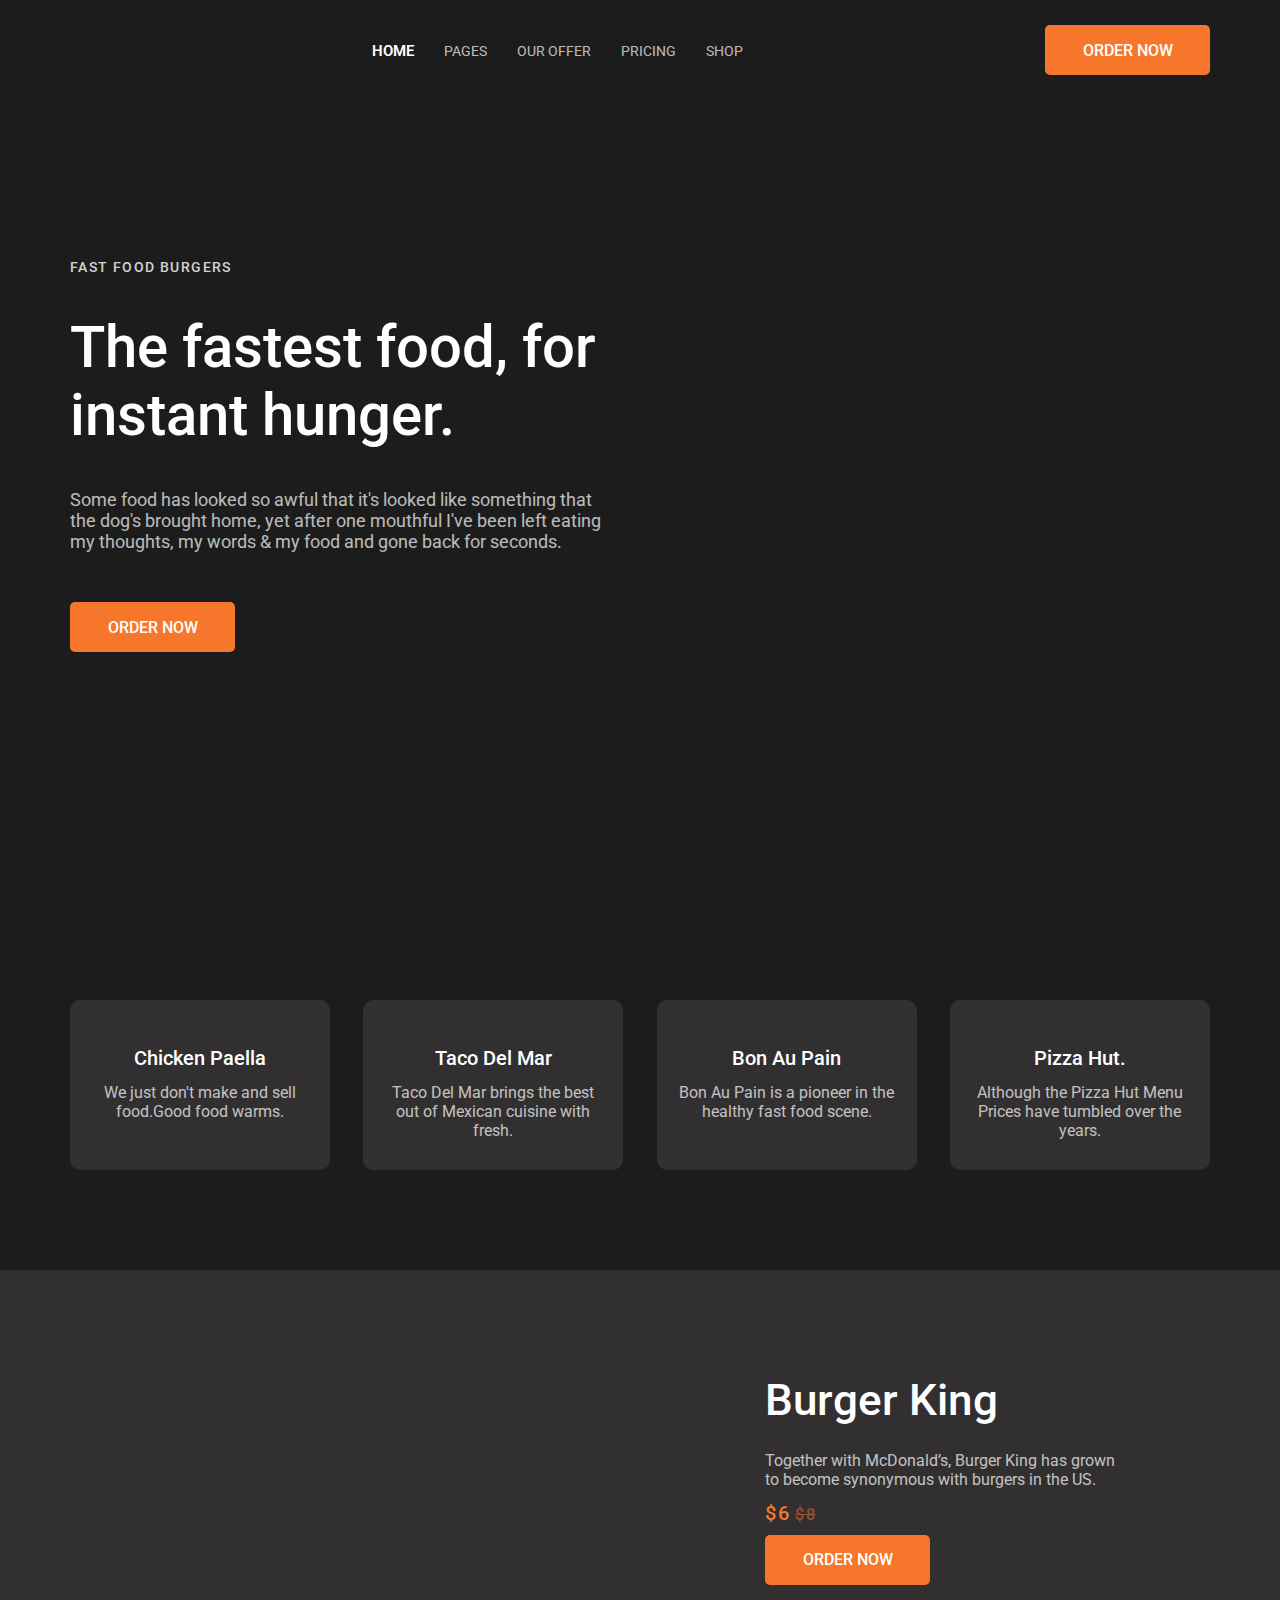
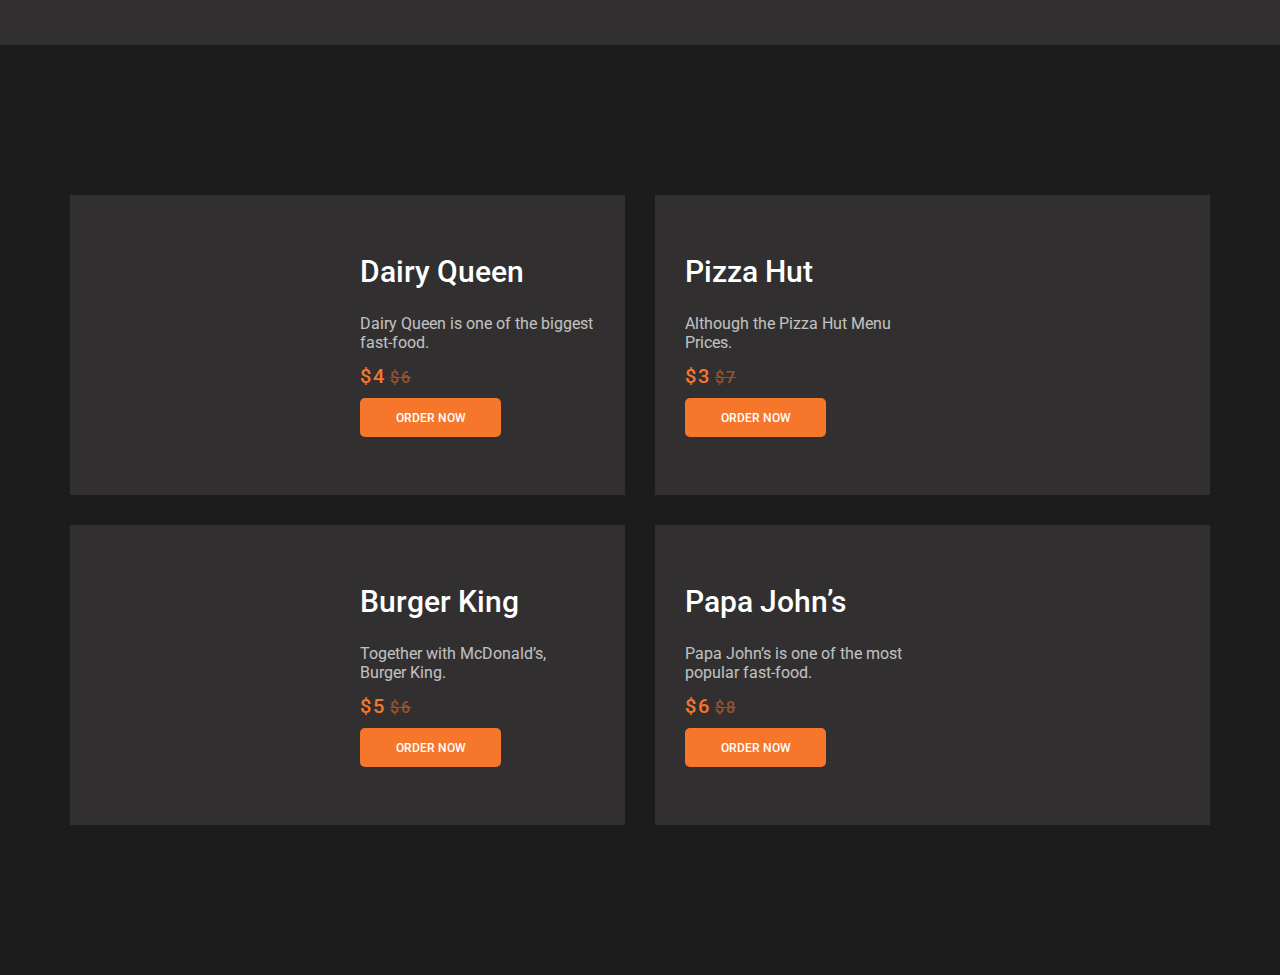
==== .github/workflows/Index.html @ 8fc20d37 "Add files via upload" ====
<!DOCTYPE html>
<html lang="en">

<head>
    <meta charset="UTF-8">
    <meta name="viewport" content="width=device-width, initial-scale=1.0">
    <title>Burger</title>
    <link rel="stylesheet" href="./style.css">
</head>

<body>
    <header class="header">
        <div class="container">
            <a href="?">
                <img src="./images/icons/logo.png" alt="" srcset="">
            </a>
            <nav class="header_nav">
                <ul class="header_list">
                    <li><a class="active" href="/">HOME</a></li>
                    <li><a href="!#">PAGES</a></li>
                    <li><a href="!#">OUR OFFER</a></li>
                    <li><a href="!#">PRICING</a></li>
                    <li><a href="!#">SHOP</a></li>
                </ul>
            </nav>
        <a href="!#" class="btn">Order now</a>
    </div>
    </header>

    <main class="main">
        <section class="welcome">
            <div class="container">
                <div class="welcome_text">
                    <h4 class="welcome_subtitle">FAST FOOD BURGERS</h4>
                    <h1 class="welcome_title">The fastest food, for instant hunger. </h1>
                    <p class="welcome_desk">Some food has looked so awful that it's looked like something 
                        that the dog's brought home, yet after one mouthful I've been left 
                        eating my thoughts, my words & my food and gone back for 
                        seconds.
                    </p>
                    <a href="!#" class="btn">Order now</a>        
                </div>
            
            </div>
        </section>
        
        <section class="food-list">
            <div class="container"> 
                <div class="food-list_card">
                <img src="./images/food-list-1.jpg" alt="" class="food-list_img">
                <h4 class="food-list_title">Chicken Paella </h4>
                <p class="food-list_desc">We just don't make and sell food.Good food warms.</p>
            </div>
            <div class="food-list_card">
                <img src="./images/food-list-2.jpg" alt="" class="food-list_img">
                <h4 class="food-list_title">Taco Del Mar </h4>
                <p class="food-list_desc">Taco Del Mar brings the best out of Mexican cuisine with fresh.</p>
            </div>
            <div class="food-list_card">
                <img src="./images/food-list-3.jpg" alt="" class="food-list_img">
                <h4 class="food-list_title">Bon Au Pain </h4>
                <p class="food-list_desc">Bon Au Pain is a pioneer in the healthy fast food scene.</p>
            </div>
            <div class="food-list_card">
                <img src="./images/food-list-4.jpg" alt="" class="food-list_img">
                <h4 class="food-list_title">Pizza Hut. </h4>
                <p class="food-list_desc">Although the Pizza Hut Menu Prices have tumbled over the years.</p>
            </div>
        </div>
        </section>

        <section class="order">
            <div class="container">
                <img src="./images/burger.png" alt="" class="order_img">

                <div class="order_text">
                    <h3 class="order_title">Burger King</h3>
                    <p class="order_desc">Together with McDonald’s, Burger King has grown to become synonymous with burgers in the US.</p>
                    <span class="order_price">$6</span>
                    <span class="order_old-price">$8</span>
                    <a href="!#" class="btn">Order now</a>        
                </div>
            </div>
        </section>
        <section class="product">
            <div class="container">
                <div class="product_card card-p1">
                    <h4 class="order_title">Dairy Queen</h4>
                    <p class="order_desc">Dairy Queen is one of the biggest fast-food.</p>
                    <span class="order_price">$4</span>
                    <span class="order_old-price">$6</span>
                    <a href="!#" class="btn btm--small">Order now</a>        
                </div>

                <div class="product_card card-p2">
                    <h4 class="order_title">Pizza Hut</h4>
                    <p class="order_desc">Although the Pizza Hut Menu Prices.</p>
                    <span class="order_price">$3</span>
                    <span class="order_old-price">$7</span>
                    <a href="!#" class="btn btm--small">Order now</a>        
                </div>

                <div class="product_card card-p3">
                    <h4 class="order_title">Burger King</h4>
                    <p class="order_desc">Together with McDonald’s, Burger King.</p>
                    <span class="order_price">$5</span>
                    <span class="order_old-price">$6</span>
                    <a href="!#" class="btn btm--small">Order now</a>        
                </div>

                <div class="product_card card-p4">
                    <h4 class="order_title">Papa John’s</h4>
                    <p class="order_desc">Papa John’s is one of the most popular fast-food.</p>
                    <span class="order_price">$6</span>
                    <span class="order_old-price">$8</span>
                    <a href="!#" class="btn btm--small">Order now</a>        
                </div>
            </div>
        </section>
    </main>
</body>
<!-- 






$5
$6
$5
$6
$6
$8
ORDER NOW
ORDER NOW -->
</html>
---- .github/workflows/style.css ----
@import url('https://fonts.googleapis.com/css2?family=Roboto:ital,wght@0,100;0,300;0,400;0,500;0,700;0,900;1,100;1,300;1,400;1,500;1,700;1,900&display=swap');

/* Общие стили */

body {
    margin: 0;
    font-family: "Roboto", sans-serif;
    background-color: #1C1C1C;
    color: #fff;
}

a {
    color: #fff;
    text-decoration: none;
}

p{
    margin: 0;
}

p + p{
    margin-top: 10px;
}

ul {
    list-style: none;
    margin: 0;
    padding: 0;
}

.container{
    box-sizing: border-box;
    max-width: 1170px;
    margin: auto;
    padding: 0 15px;
}

.btn {
    display: flex;
    align-items: center;
    justify-content: center;

    transition: opacity .2s ;

    font-weight: 500;
    font-size: 16px;
    text-transform: uppercase;

    width: 165px;
    height: 50px;

    border-radius: 5px;
    background: #f6762c;
}

.btn:hover{
    opacity: 0.7;

}
h1,h2,h3,h4,h5,h6{
    font-weight: 500;
}

/* Шапка */


.header {
    padding: 25px 0;

}

.header .container {
    display: flex;
    justify-content: space-between;
    align-items: center;
}

.header_list{
    display: flex;
    gap: 30px;
}

.header_nav {}

.header_nav a {
    font-weight: 400;
    font-size: 14px;
    opacity: 0.7;

    transition: opacity .3s ;
}

a.active {
    font-weight: 600;
    font-size: 15px;
    opacity: 1;
}

.header_nav a:hover{
    opacity: 0.9;
}

/* Welcome */


.welcome {
    box-sizing: border-box;
    min-height: 100vh;

    padding: 240px 0;
    margin-top: -100px;

    background-image: url("./images/welcome-bg.jpg");
    background-repeat: no-repeat;
    background-size: cover;
    background-position: center;
}

.welcome_text {
    max-width: 550px;
}
.welcome_subtitle {
    font-size: 14px;
    letter-spacing: 0.1em;
    margin-bottom: 7px;

    opacity: 0.8;
}

.welcome_title {
    font-size: 58px;
    margin-bottom: 40px;

}

.welcome_desk {
    font-weight: 400;
    font-size: 18px;
    opacity: 0.7;

    margin-bottom: 50px;
}

/* food-list */

.food-list {
    padding: 100px 0;
}

.food-list .container {
    display: flex;
    justify-content: space-between;
    flex-wrap: wrap;
    gap: 40px 10px;
}

.food-list_card {
    width: 260px;
    border-radius:10px;
    
    text-align: center;
    overflow: hidden;

    background-color: #312F30;
}

.food-list_img {
    max-width: 100%;
    height: 175px;
    object-fit: cover;
}

.food-list_title {
    

    font-size: 20px;
    margin-bottom: 13px;
}

.food-list_desc {
    padding: 0 20px;
    padding-bottom: 30px;
    opacity: 0.7;
}

.order {
    background-color: #312F30;
    padding: 60px 0;
}

.order_img {
    max-width: 470px;
}

.order_text {
    max-width: 360px;
}

.order_desc {
    margin-bottom: 12px;

    opacity: 0.7;

    font-weight: 400;
    font-size: 16px; 
}

.order_title {
    margin-bottom: 25px; 

    font-size: 44px;
}
.order_price {
    font-weight: 500;
    font-size: 20px;
    letter-spacing: 0.1em;
    color: #f6762c;
}

.order_old-price {
    font-weight: 500;
    font-size: 16px;
    letter-spacing: 0.1em;
    text-decoration: line-through;
    color: #f6762c;
    opacity: 0.5;
}

.order .container{
    display: flex;
    align-items: center;
    justify-content: space-between;
    padding-right: 100px;
}
.order .btn {
    margin-top: 10px;
}

/* product */

.product {
    padding: 150px 0;
}

.product .container {
    display: flex;
    flex-wrap: wrap;

    gap: 30px;
    justify-content: center;
}

.product_card {
    box-sizing: border-box;

    background-color: #312F30;
    /* зачем нужны следующие 3 блока погуглить */
    background-size: cover;
    background-position: center;
    background-repeat: no-repeat;

    max-width: 555px;
    max-height: 300px;

    padding: 20px 30px 60px 290px;
}

.product_card:nth-child(even){ /* не особо понятно, потом загуглить. Выбирает и изменяет каждую 2ю карту*/
    padding-left: 30px;
    padding-right: 290px;
}

.product .order_title {
    font-size: 30px;
}

.product .order_price {
    font-style: 16px;
    padding-top: 0;
}

.btm--small {
    border-radius: 5px;
    width: 141px;
    height: 39px;

    font-size: 12px;

    margin-top: 10px;
} 

/* гемаророй */
.card-p1 {
    background-image: url(./images/product-1.jpg);
}
.card-p2{
    background-image: url(./images/product-2.jpg);
}

.card-p3{
    background-image: url(./images/product-3.jpg);
}

.card-p4{
    background-image: url(./images/product-4.jpg);
}
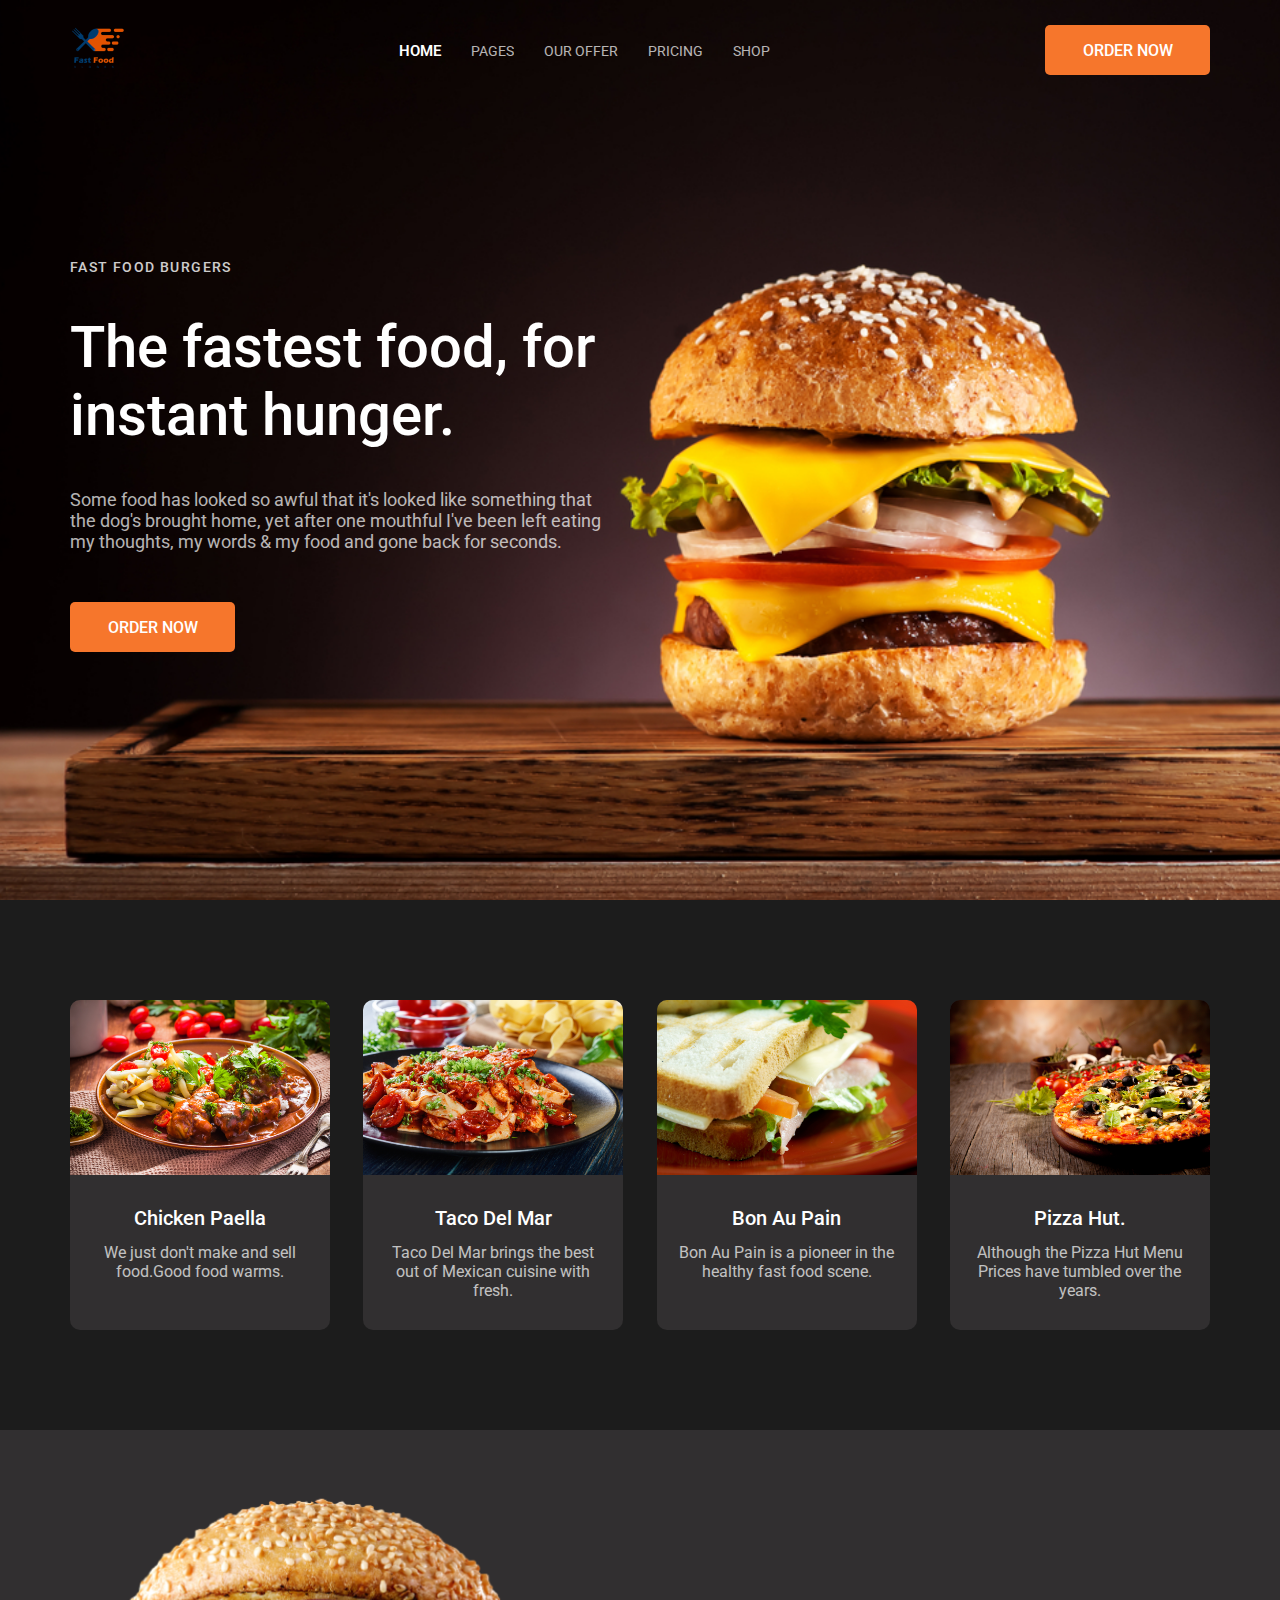
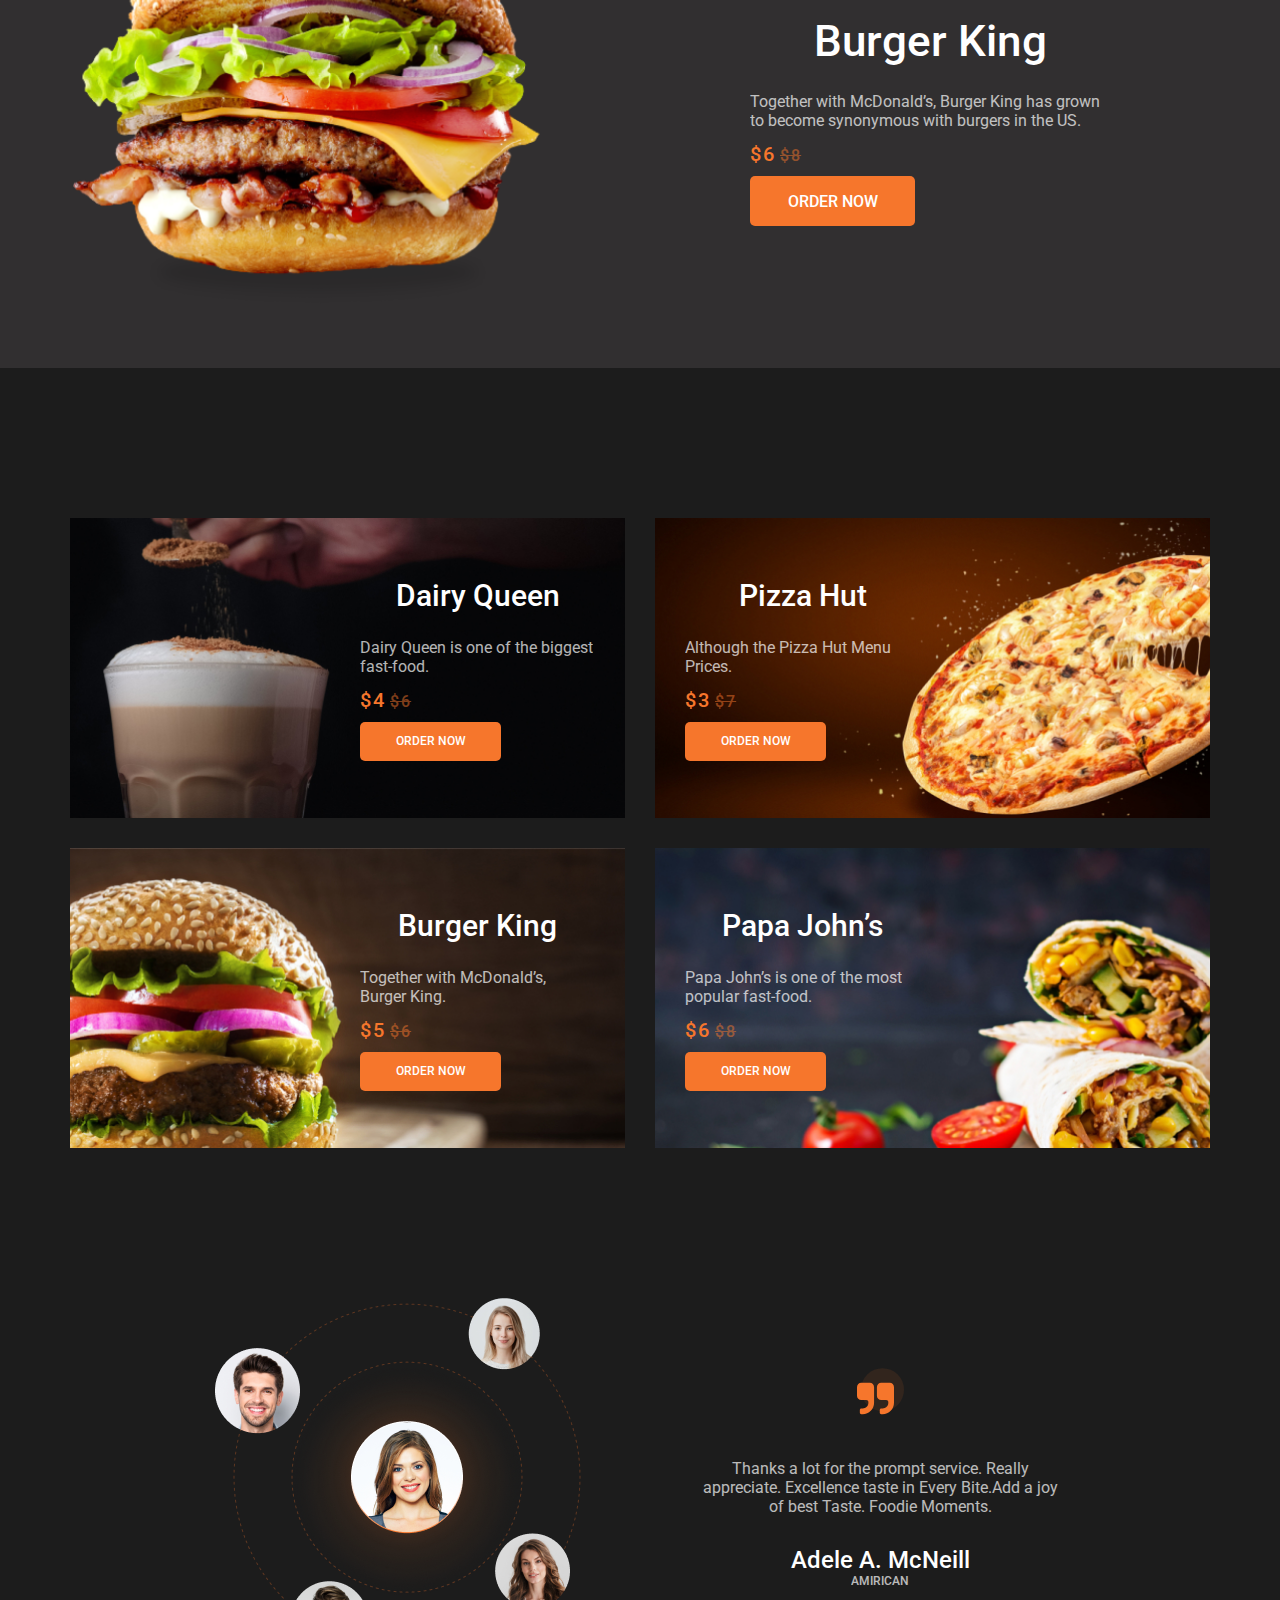
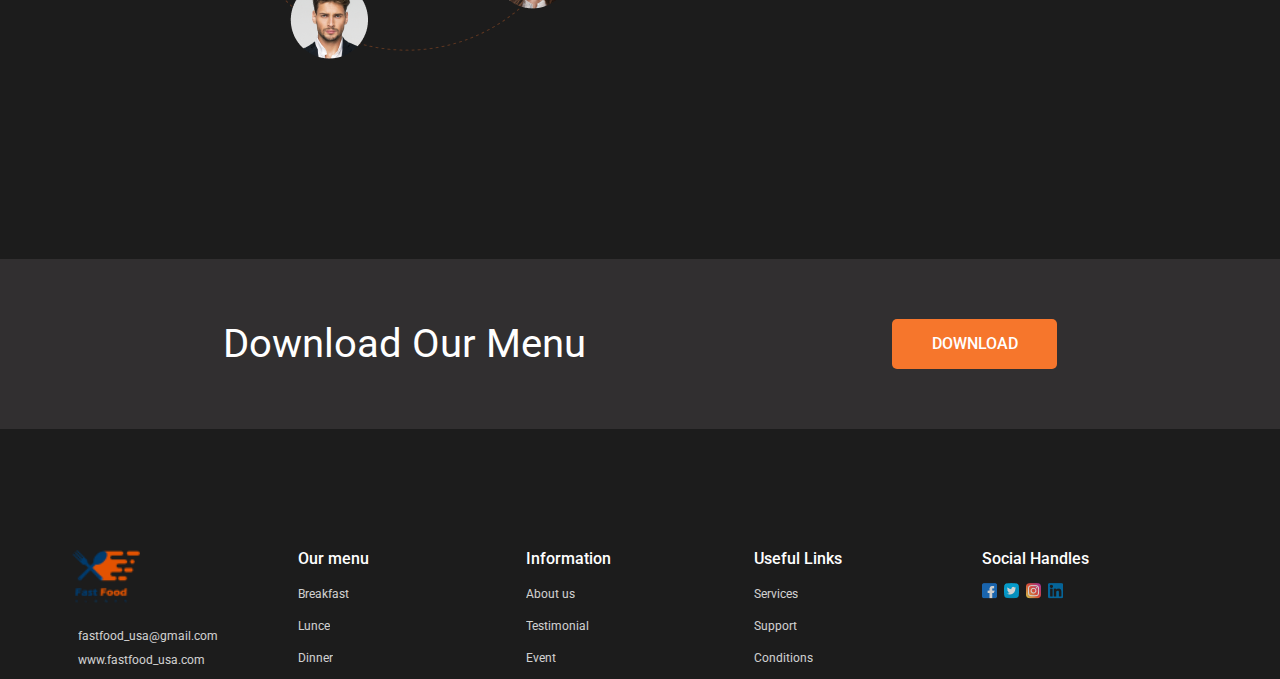
==== commit 6e7da50a: "finish" ====
--- a/.github/workflows/Index.html
+++ b/.github/workflows/Index.html
@@ -117,21 +117,76 @@
                 </div>
             </div>
         </section>
+
+        <div class="feedback">
+            <div class="container">
+                <img src="./images/feedback.png" alt="" class="feedback_img">
+
+                <blockquote class="feedback_text">
+                    <p class="feedback_desc">Thanks a lot for the prompt service. Really appreciate. Excellence taste in Every Bite.Add a joy of best Taste. Foodie Moments.</p>
+                    <cite class="feedback_cite">Adele A. McNeill</cite>
+                    <span class="feedback_sub">AMIRICAN</span>
+                </blockquote>
+            </div>
+        </div>
+
+        <section class="download">
+            <div class="container">
+                <p class="download_title">Download Our Menu</p>
+                <a href="./images/burger.png" class="btn" download>Download</a>
+            </div>
+                    
+        </section>
     </main>
+
+    <footer class="footer">
+        <div class="container">
+            <div class="footer_contacs">
+                <img src="./images/icons/logo.png" alt="Логотип" class="footer_logo">
+                <a href="mailto:fastfood_usa@gmail.com" class="footer_link footer_link-mail">fastfood_usa@gmail.com</a>
+                <a href="#" class="footer_link_footer_link-web"> www.fastfood_usa.com</a>
+            </div>
+                <div class="footer_nav">
+                    <ul class="footer_list">
+                        <li class="footer_list-title">
+                            <a class="footer_title" href="#">Our menu</a>
+                            <ul class="footer_inner-list">
+                                <li class="footer_list-item"><a href="">Breakfast</a></li>
+                                <li class="footer_list-item"><a href="">Lunce</a></li>
+                                <li class="footer_list-item"><a href="">Dinner</a></li>
+                            </ul>
+                        </li>
+                        
+                        <li class="footer_list-title">
+                            <a class="footer_title" href="#">Information</a>
+                            <ul class="footer_inner-list">
+                                <li class="footer_list-item"><a href="#">About us </a></li>
+                                <li class="footer_list-item"><a href="#">Testimonial</a></li>
+                                <li class="footer_list-item"><a href="#">Event</a></li>
+                            </ul>
+                        </li>
+
+                        <li class="footer_list-title">
+                            <a class="footer_title" href="#">Useful Links</a>
+                            <ul class="footer_inner-list">
+                                <li class="footer_list-item"><a href="#">Services</a></li>
+                                <li class="footer_list-item"><a href="#">Support</a></li>
+                                <li class="footer_list-item"><a href="#">Conditions</a></li>
+                            </ul>
+                        </li>
+                        </li>
+                    </ul>
+                </div>
+            <div class="footer_social">
+                <p class="footer_title">Social Handles</p>
+                <div class="footer_social-icons">
+                    <a href="#" class="footer_social-link"><img src="./images/icons/socials/facebook.png" alt=""></a>
+                    <a href="#" class="footer_social-link"><img src="./images/icons/socials/twitter.png" alt=""></a>
+                    <a href="#" class="footer_social-link"><img src="./images/icons/socials/instagram.png" alt=""></a>
+                    <a href="#" class="footer_social-link"><img src="./images/icons/socials/linkedin.png" alt=""></a>
+                </div> 
+            </div>
+        </div>
+    </footer>
 </body>
-<!-- 
-
-
-
-
-
-
-$5
-$6
-$5
-$6
-$6
-$8
-ORDER NOW
-ORDER NOW -->
 </html>--- a/.github/workflows/style.css
+++ b/.github/workflows/style.css
@@ -2,7 +2,11 @@
 
 /* Общие стили */
 
+html {
+    min-width: 100%;
+}
 body {
+    min-width: 100%;
     margin: 0;
     font-family: "Roboto", sans-serif;
     background-color: #1C1C1C;
@@ -194,6 +198,7 @@
 
 .order_text {
     max-width: 360px;
+    padding: 0 15px;
 }
 
 .order_desc {
@@ -207,7 +212,7 @@
 
 .order_title {
     margin-bottom: 25px; 
-
+    text-align: center;
     font-size: 44px;
 }
 .order_price {
@@ -304,3 +309,370 @@
 .card-p4{
     background-image: url(./images/product-4.jpg);
 }
+
+/* Feedback */
+
+.feedback {
+    padding-bottom: 200px;
+}
+
+.feedback .container {
+    display: flex;
+    align-items: center;
+    justify-content: space-between;
+
+    max-width: 880px;
+}
+
+.feedback_img {
+
+}
+
+.feedback_text {
+    max-width: 370px;   
+    text-align: center;
+
+    margin: 0;
+
+    display: flex;
+    flex-direction: column
+    ;
+}
+
+.feedback_text::before {
+    content: url(./images/icons/quote.svg);
+
+    margin-bottom: 40px;
+}
+
+.feedback_desc {
+    opacity: 0.7;
+
+    font-size: 16px;
+    margin-bottom: 30px;
+}
+
+.feedback_cite {
+    font-style: normal;
+    font-weight: 500;
+    font-size: 24px;
+}
+
+.feedback_sub {
+    font-weight: 500;
+    font-size: 12px;
+
+    opacity: 0.7;
+}
+
+/* Download */
+
+.download {
+    padding: 60px 0;
+    background: #312f30;
+    margin-bottom: 120px;
+}
+
+.download_title {
+    font-size: 40px;
+}
+
+
+.download .container {
+    display: flex;
+    align-items: center;
+    justify-content: space-around;
+}
+
+/* footer */
+
+.footer {
+}
+
+.footer a {
+    font-size: 12px;
+    opacity: 0.8;
+
+    transition: 0.2s;
+}
+
+.footer a:hover{
+    opacity: 0.9;
+}
+
+.footer .container {
+    display: grid;
+    grid-template-columns: 1fr 3fr 1fr;
+}
+
+.footer_contacs {
+
+}
+
+.footer_contacs a {
+    display: block;
+}
+
+.footer_logo {
+    display: inline-block;
+    width: 70px;
+    margin-bottom: 20px;
+}
+
+.footer_link {
+
+}
+
+.footer_link-mail {
+    margin-bottom: 10px;
+}
+
+.footer_link-mail::before {
+    content: url(/images/icons/mail.svg);
+    
+    margin-right: 8px;
+
+}
+
+.footer_link_footer_link-web::before {
+    content: url(/images/icons/global.svg);
+
+    margin-right: 5px;
+}
+
+.footer_nav {
+
+}
+
+.footer_list {
+   display: grid;
+   grid-template-columns: 1fr 1fr 1fr;
+}
+
+.footer_list-title {
+
+}
+
+.footer .footer_title {
+    font-weight: 500;
+    font-size: 16px;
+
+    opacity: 1;
+
+    display: inline-block;
+    padding-bottom: 15px;
+}
+
+.footer_inner-list {
+
+}
+
+.footer_list-item {
+    display: block;
+    padding-bottom: 13px;
+    
+}
+
+.footer_social {
+
+}
+
+.footer_social-icons {
+    display: flex;
+    gap: 7px;
+}
+
+
+@media (max-width: 850px) {
+    .welcome_desk {
+        opacity: 1;
+    }
+
+    .order_img{
+        max-width: 320px;
+
+        padding-right: 10px;
+    }
+    
+    .food-list .container {
+        justify-content:space-evenly;
+    }
+
+    .footer .container {
+        grid-template-columns: 1fr 1fr;
+        grid-template-rows: 1fr 1fr;
+        grid-template-areas: "nav nav" "contact social";
+
+        justify-items: center;
+        gap: 20px 180px;
+    }
+
+    .footer_contacs {
+        grid-area: contact;
+        justify-self: end;
+    }
+
+    .footer_nav{
+        grid-area: nav;
+    }
+
+    .footer_list {
+        gap: 100px;
+    }
+
+    .footer_social {
+        justify-self: start;
+        align-self: center;
+        grid-area: social;
+    }
+}
+
+@media (max-width: 650px) {
+    .header .btn {
+        display: none;
+    }
+
+    .header .container {
+        justify-content: start;
+        gap: 10px;
+    }
+
+    .feedback_img{
+        max-width: 50%;
+    }
+
+    .download .btn {
+        margin-left: 10px;
+    }
+}
+
+@media (max-width: 540px) {
+
+    .order .container {
+        flex-wrap: wrap;
+        justify-content: center;
+        padding: 0; 
+    }
+
+    .order_img {
+        box-sizing: border-box;
+        max-width: 100%;
+        
+        padding: 0 15px;
+    }
+
+    .product_card {
+        max-width: 100%;
+    }
+
+    .product .order_title{
+        margin-bottom: 10px;
+        font-size: 24px;
+    }
+
+    .product_card:nth-child(even){ /* не особо понятно, потом загуглить. Выбирает и изменяет каждую 2ю карту*/
+        padding-left: 15px;
+        padding-right: 50%;
+    }
+
+    .product_card{
+        padding-left: 50%;
+        padding-right: 15px;
+    }
+
+    .download_title{
+        font-size: 24px;
+    }
+
+    .feedback_text::before{
+        margin-bottom: 20px;
+    }
+
+    .feedback_desc{
+        font-size: 14px;
+
+        margin-bottom: 14px;
+    }
+
+    .feedback_cite{
+        font-size: 18px;
+    }
+
+    .footer .footer_title{
+        font-size: 14px;
+    }
+}
+
+@media (max-width: 460px) {
+    .header .container {
+        flex-direction: column;
+        gap: 10px;
+    }
+    
+    .header_list {
+        flex-direction: column;
+        text-align: center;
+        gap: 10px;
+    }
+
+    .welcome{
+        margin-top: -240px;
+        padding-top: 280px;
+        padding-bottom: 80px;
+    }
+
+    .welcome_desk{
+        font-size: 12px;
+    }
+
+    .welcome_title {
+        font-size: 30px;
+    }
+
+    .food-list{
+        padding: 50px 0;
+    }
+
+    .order_title {
+        font-size: 24px;
+
+        margin-bottom: 16px;
+    }
+
+    .order {
+        padding-bottom: 60px;
+    }
+
+    .order_text .btn {
+        width: 100%
+    }
+
+    .product {
+        padding-top: 60px;
+        padding-bottom: 60px;
+    }
+
+    .feedback{
+        padding-bottom: 60px;
+    }
+
+    .download{
+        margin-bottom: 60px;
+    }
+}
+
+@media (max-width: 420px) {
+    .footer .container {
+    display: block;
+    }
+
+    .footer_list{
+        padding: 20px 0;
+        padding-bottom: 0;
+
+        display: flex;
+        flex-wrap: wrap;
+        
+        gap: 0 50px;
+    }
+}